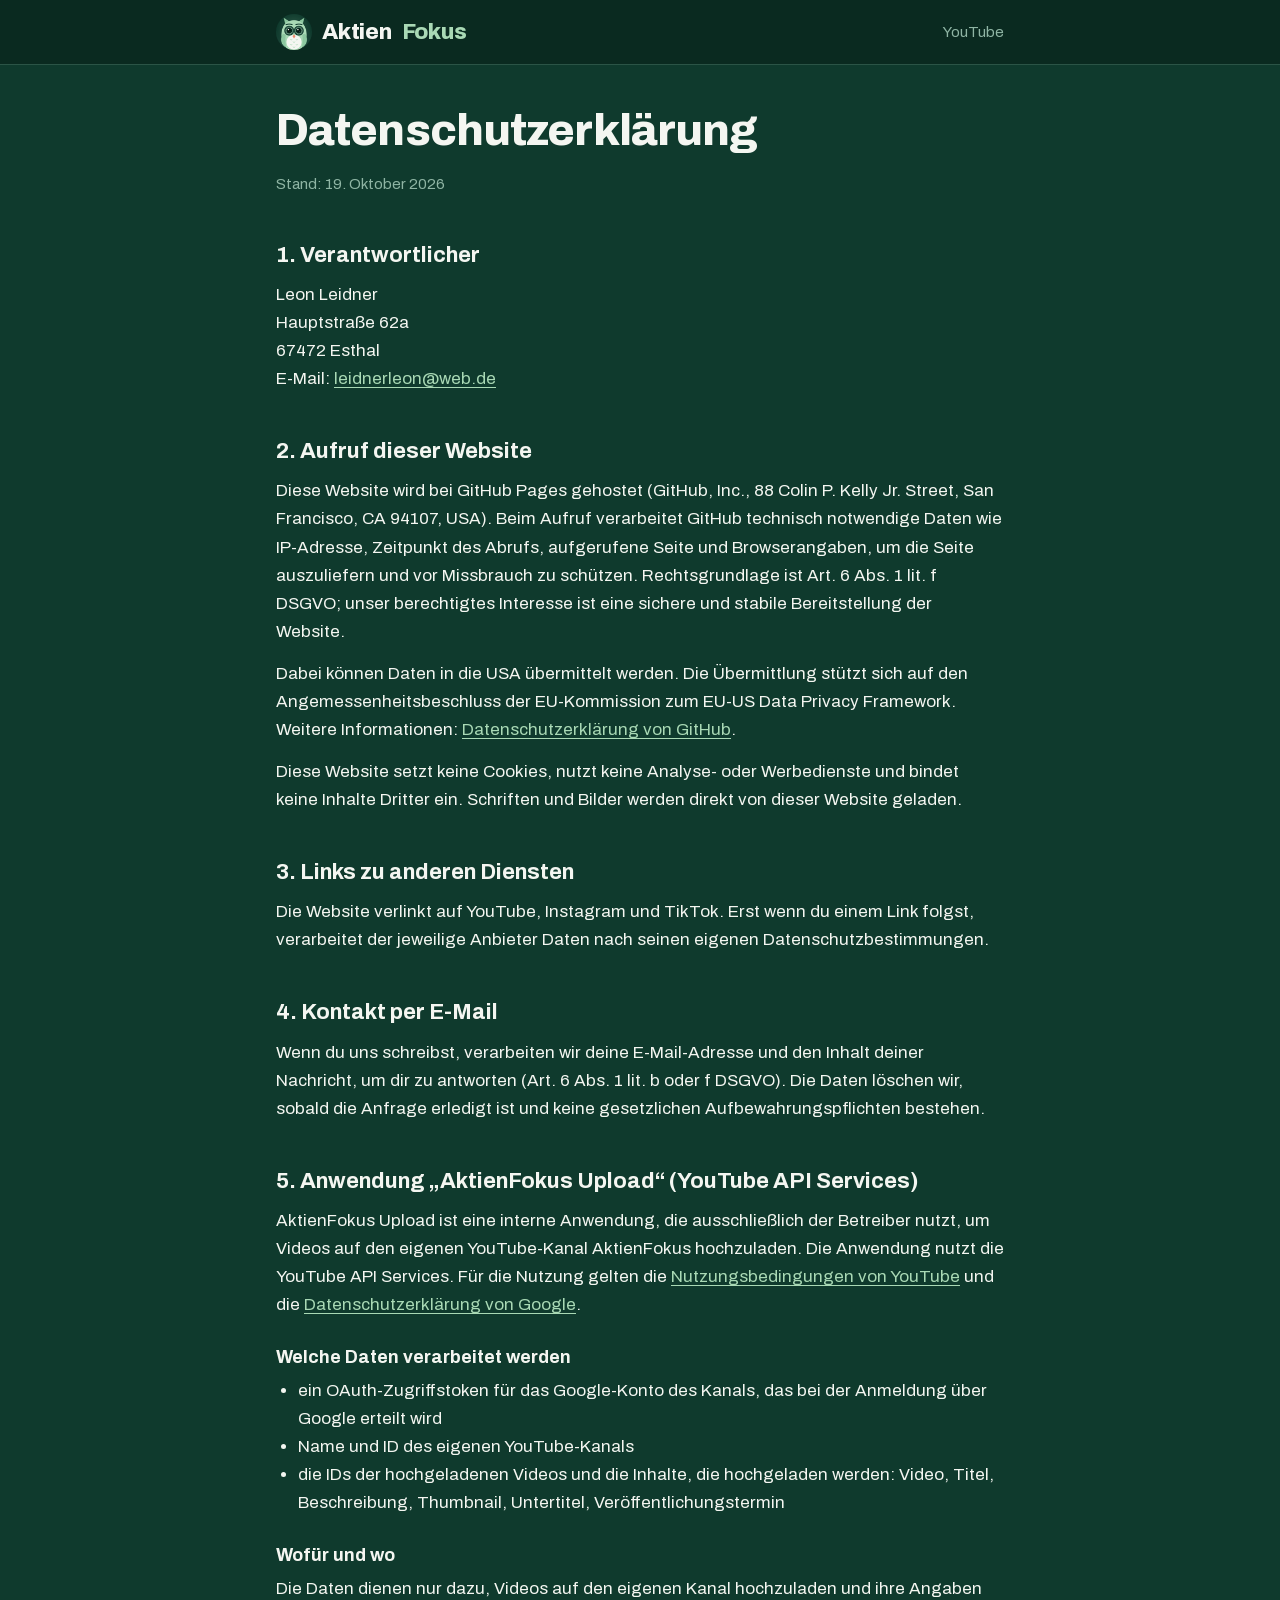
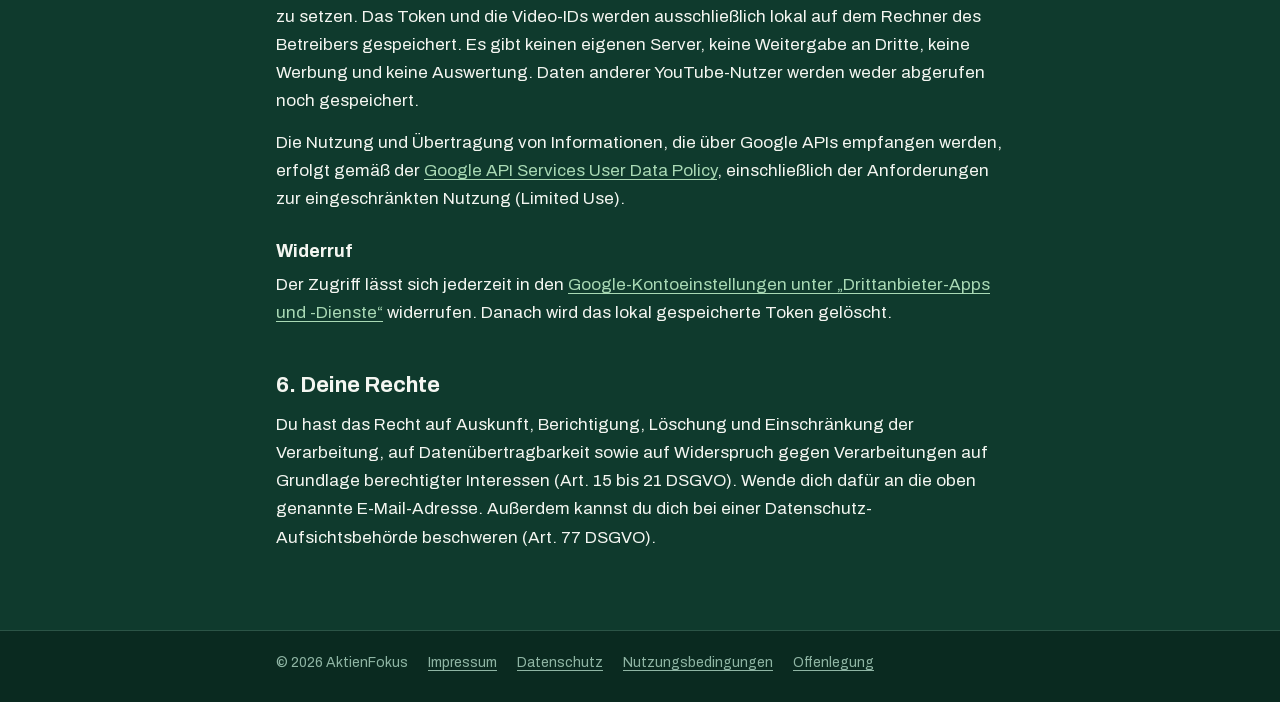
==== datenschutz.html @ d3998f55 "AktienFokus-Website: Startseite, Impressum, Datenschutz, Nutzungsbedingungen, Offenlegung Co-Authore" ====
<!doctype html>
<html lang="de">
<head>
<meta charset="utf-8">
<meta name="viewport" content="width=device-width, initial-scale=1">
<title>Datenschutzerklärung · AktienFokus</title>
<link rel="icon" href="assets/favicon.png">
<link rel="stylesheet" href="assets/style.css">
</head>
<body>
<header><div class="wrap">
  <a class="brand" href="./"><img src="assets/favicon.png" alt="">Aktien<span>Fokus</span></a>
  <nav><a href="https://www.youtube.com/@aktienfokus">YouTube</a></nav>
</div></header>

<main><div class="wrap">
  <h1>Datenschutzerklärung</h1>
  <p class="meta">Stand: 19. Oktober 2026</p>

  <h2>1. Verantwortlicher</h2>
  <address>
    Leon Leidner<br>
    Hauptstraße 62a<br>
    67472 Esthal<br>
    E-Mail: <a href="mailto:leidnerleon@web.de">leidnerleon@web.de</a>
  </address>

  <h2>2. Aufruf dieser Website</h2>
  <p>Diese Website wird bei GitHub Pages gehostet (GitHub, Inc., 88 Colin P. Kelly Jr. Street, San Francisco, CA 94107, USA). Beim Aufruf verarbeitet GitHub technisch notwendige Daten wie IP-Adresse, Zeitpunkt des Abrufs, aufgerufene Seite und Browserangaben, um die Seite auszuliefern und vor Missbrauch zu schützen. Rechtsgrundlage ist Art. 6 Abs. 1 lit. f DSGVO; unser berechtigtes Interesse ist eine sichere und stabile Bereitstellung der Website.</p>
  <p>Dabei können Daten in die USA übermittelt werden. Die Übermittlung stützt sich auf den Angemessenheitsbeschluss der EU-Kommission zum EU-US Data Privacy Framework. Weitere Informationen: <a href="https://docs.github.com/de/site-policy/privacy-policies/github-general-privacy-statement">Datenschutzerklärung von GitHub</a>.</p>
  <p>Diese Website setzt keine Cookies, nutzt keine Analyse- oder Werbedienste und bindet keine Inhalte Dritter ein. Schriften und Bilder werden direkt von dieser Website geladen.</p>

  <h2>3. Links zu anderen Diensten</h2>
  <p>Die Website verlinkt auf YouTube, Instagram und TikTok. Erst wenn du einem Link folgst, verarbeitet der jeweilige Anbieter Daten nach seinen eigenen Datenschutzbestimmungen.</p>

  <h2>4. Kontakt per E-Mail</h2>
  <p>Wenn du uns schreibst, verarbeiten wir deine E-Mail-Adresse und den Inhalt deiner Nachricht, um dir zu antworten (Art. 6 Abs. 1 lit. b oder f DSGVO). Die Daten löschen wir, sobald die Anfrage erledigt ist und keine gesetzlichen Aufbewahrungspflichten bestehen.</p>

  <h2 id="upload-app">5. Anwendung „AktienFokus Upload“ (YouTube API Services)</h2>
  <p>AktienFokus Upload ist eine interne Anwendung, die ausschließlich der Betreiber nutzt, um Videos auf den eigenen YouTube-Kanal AktienFokus hochzuladen. Die Anwendung nutzt die YouTube API Services. Für die Nutzung gelten die <a href="https://www.youtube.com/t/terms">Nutzungsbedingungen von YouTube</a> und die <a href="https://policies.google.com/privacy">Datenschutzerklärung von Google</a>.</p>
  <h3>Welche Daten verarbeitet werden</h3>
  <ul>
    <li>ein OAuth-Zugriffstoken für das Google-Konto des Kanals, das bei der Anmeldung über Google erteilt wird</li>
    <li>Name und ID des eigenen YouTube-Kanals</li>
    <li>die IDs der hochgeladenen Videos und die Inhalte, die hochgeladen werden: Video, Titel, Beschreibung, Thumbnail, Untertitel, Veröffentlichungstermin</li>
  </ul>
  <h3>Wofür und wo</h3>
  <p>Die Daten dienen nur dazu, Videos auf den eigenen Kanal hochzuladen und ihre Angaben zu setzen. Das Token und die Video-IDs werden ausschließlich lokal auf dem Rechner des Betreibers gespeichert. Es gibt keinen eigenen Server, keine Weitergabe an Dritte, keine Werbung und keine Auswertung. Daten anderer YouTube-Nutzer werden weder abgerufen noch gespeichert.</p>
  <p>Die Nutzung und Übertragung von Informationen, die über Google APIs empfangen werden, erfolgt gemäß der <a href="https://developers.google.com/terms/api-services-user-data-policy">Google API Services User Data Policy</a>, einschließlich der Anforderungen zur eingeschränkten Nutzung (Limited Use).</p>
  <h3>Widerruf</h3>
  <p>Der Zugriff lässt sich jederzeit in den <a href="https://myaccount.google.com/permissions">Google-Kontoeinstellungen unter „Drittanbieter-Apps und -Dienste“</a> widerrufen. Danach wird das lokal gespeicherte Token gelöscht.</p>

  <h2>6. Deine Rechte</h2>
  <p>Du hast das Recht auf Auskunft, Berichtigung, Löschung und Einschränkung der Verarbeitung, auf Datenübertragbarkeit sowie auf Widerspruch gegen Verarbeitungen auf Grundlage berechtigter Interessen (Art. 15 bis 21 DSGVO). Wende dich dafür an die oben genannte E-Mail-Adresse. Außerdem kannst du dich bei einer Datenschutz-Aufsichtsbehörde beschweren (Art. 77 DSGVO).</p>
</div></main>

<footer><div class="wrap">
  <span>© 2026 AktienFokus</span>
  <a href="impressum.html">Impressum</a>
  <a href="datenschutz.html">Datenschutz</a>
  <a href="nutzungsbedingungen.html">Nutzungsbedingungen</a>
  <a href="offenlegung.html">Offenlegung</a>
</div></footer>
</body>
</html>
---- assets/style.css ----
@font-face {
  font-family: 'Archivo';
  src: url('Archivo-var-latin.woff2') format('woff2');
  font-weight: 100 900;
  font-stretch: 62% 125%;
  font-display: swap;
}

:root {
  --bg: #0f3a2d; /* Tannengrün */
  --bg-deep: #0a2a20;
  --panel: #123f31;
  --line: #2b5446;
  --muted: #8fb5a4;
  --mint: #a9d9b5; /* Lindgrün */
  --paper: #f4f6f1; /* Papier */
}

* { box-sizing: border-box; }

html { -webkit-text-size-adjust: 100%; }

body {
  margin: 0;
  background: var(--bg);
  color: var(--paper);
  font: 400 17px/1.65 'Archivo', system-ui, sans-serif;
}

a { color: var(--mint); text-underline-offset: 3px; }
a:hover { color: var(--paper); }

.wrap { max-width: 760px; margin: 0 auto; padding: 0 16px; }

header { border-bottom: 1px solid var(--line); background: var(--bg-deep); }
header .wrap { display: flex; align-items: center; justify-content: space-between; gap: 16px; padding-top: 14px; padding-bottom: 14px; }
.brand { display: flex; align-items: center; gap: 10px; text-decoration: none; color: var(--paper); font-weight: 800; font-size: 22px; letter-spacing: -0.01em; }
.brand img { width: 36px; height: 36px; border-radius: 50%; }
.brand span { color: var(--mint); }
header nav a { color: var(--muted); text-decoration: none; font-size: 15px; }
header nav a:hover { color: var(--paper); }

main { padding: 40px 0 64px; }
h1 { font-size: clamp(30px, 6vw, 44px); line-height: 1.15; letter-spacing: -0.02em; margin: 0 0 16px; font-weight: 800; }
h2 { font-size: 22px; margin: 40px 0 8px; font-weight: 700; }
h3 { font-size: 18px; margin: 24px 0 4px; font-weight: 700; }
p, ul { margin: 0 0 14px; }
ul { padding-left: 22px; }
.lead { font-size: 20px; color: var(--muted); }
.meta { color: var(--muted); font-size: 15px; }
address { font-style: normal; }

.hero { display: grid; grid-template-columns: 1fr 200px; gap: 32px; align-items: center; }
.hero img { width: 200px; height: 200px; border-radius: 50%; border: 3px solid var(--line); }
@media (max-width: 600px) {
  .hero { grid-template-columns: 1fr; }
  .hero img { width: 140px; height: 140px; order: -1; }
}

.button { display: inline-block; margin-top: 8px; padding: 12px 22px; border-radius: 999px; background: var(--mint); color: var(--bg-deep); font-weight: 700; text-decoration: none; }
.button:hover { background: var(--paper); color: var(--bg-deep); }

.card { background: var(--panel); border: 1px solid var(--line); border-radius: 14px; padding: 20px 22px; margin: 24px 0; }
.card h2 { margin-top: 0; }

.table { overflow-x: auto; margin: 16px 0; }
table { border-collapse: collapse; width: 100%; font-size: 15px; }
th, td { text-align: left; vertical-align: top; padding: 10px 12px; border-bottom: 1px solid var(--line); }
th { color: var(--muted); font-weight: 600; white-space: nowrap; }

footer { border-top: 1px solid var(--line); background: var(--bg-deep); color: var(--muted); font-size: 14px; }
footer .wrap { display: flex; flex-wrap: wrap; gap: 8px 20px; padding-top: 20px; padding-bottom: 28px; }
footer a { color: var(--muted); }

@media (max-width: 600px) {
  thead { display: none; }
  tr, td { display: block; }
  tr { padding: 8px 0; border-bottom: 1px solid var(--line); }
  td { border: 0; padding: 4px 0; }
  td::before { content: attr(data-label); display: block; color: var(--muted); font-size: 13px; font-weight: 600; }
}
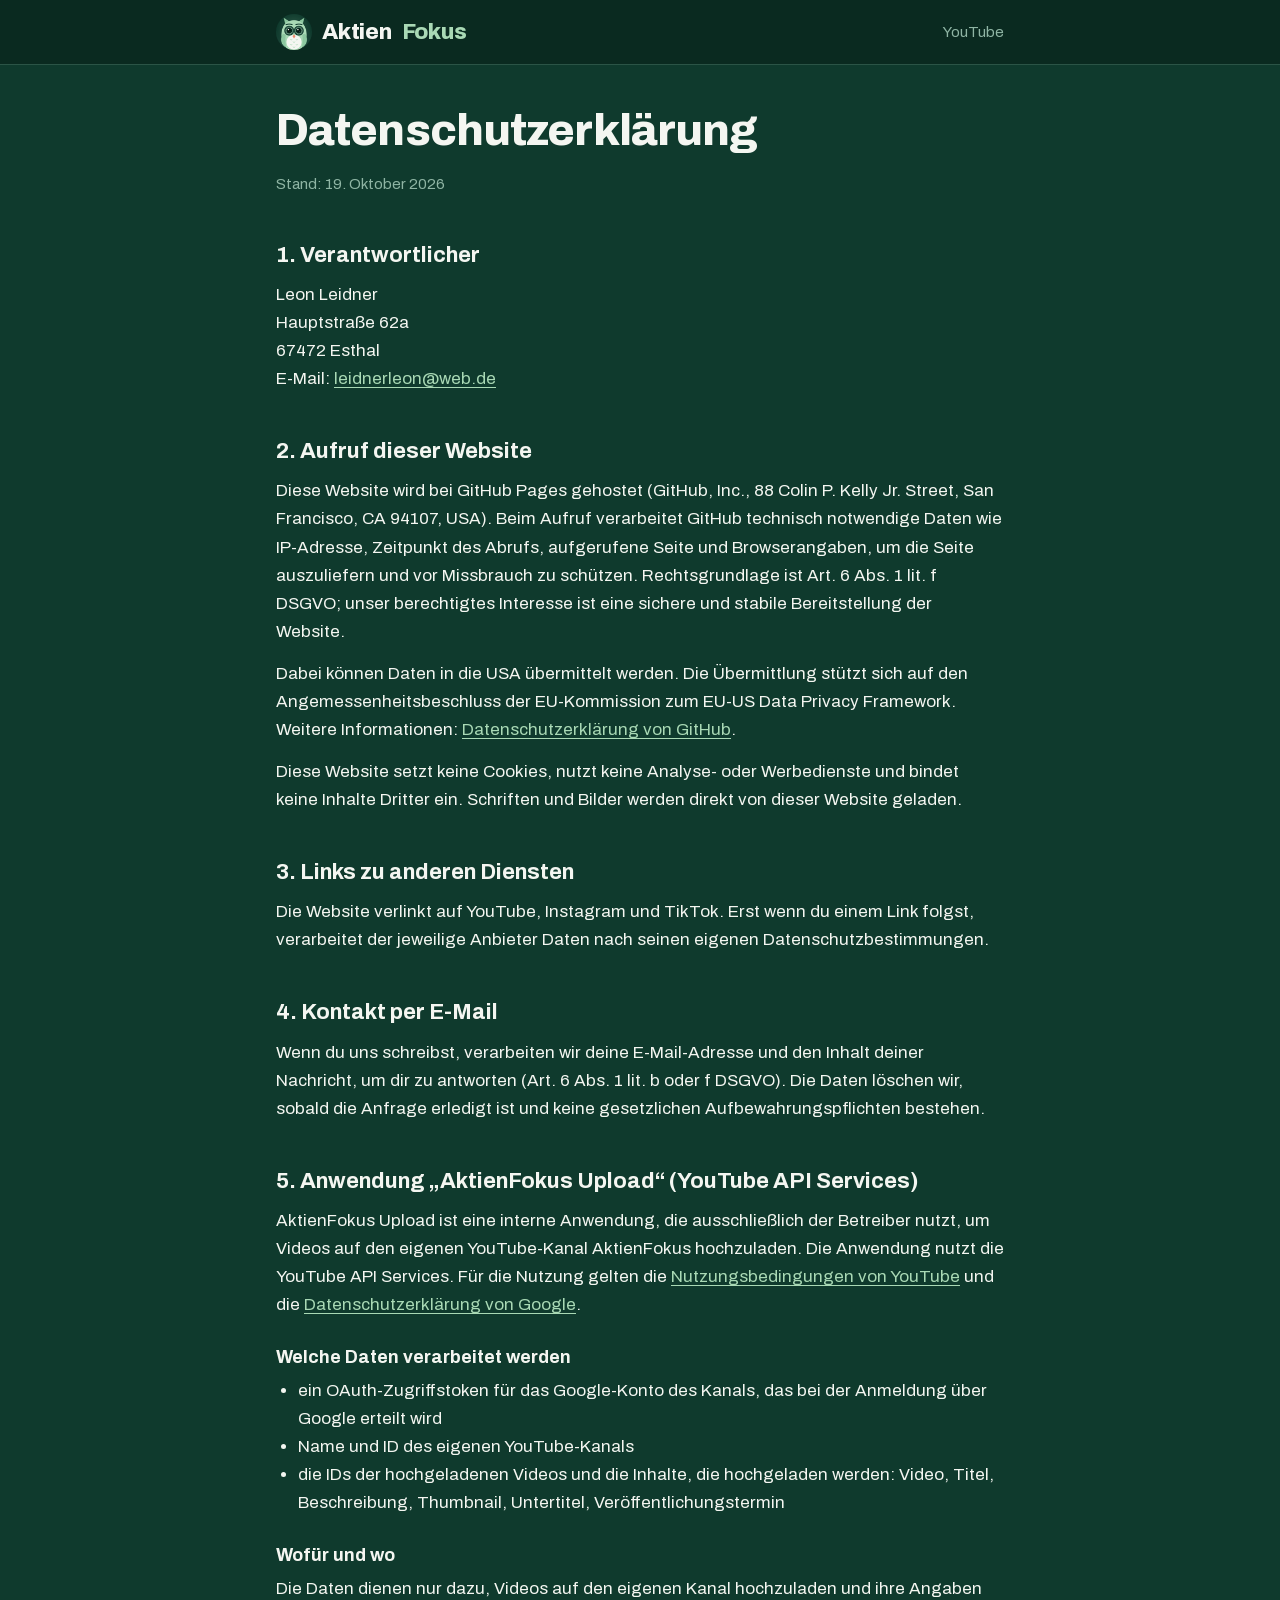
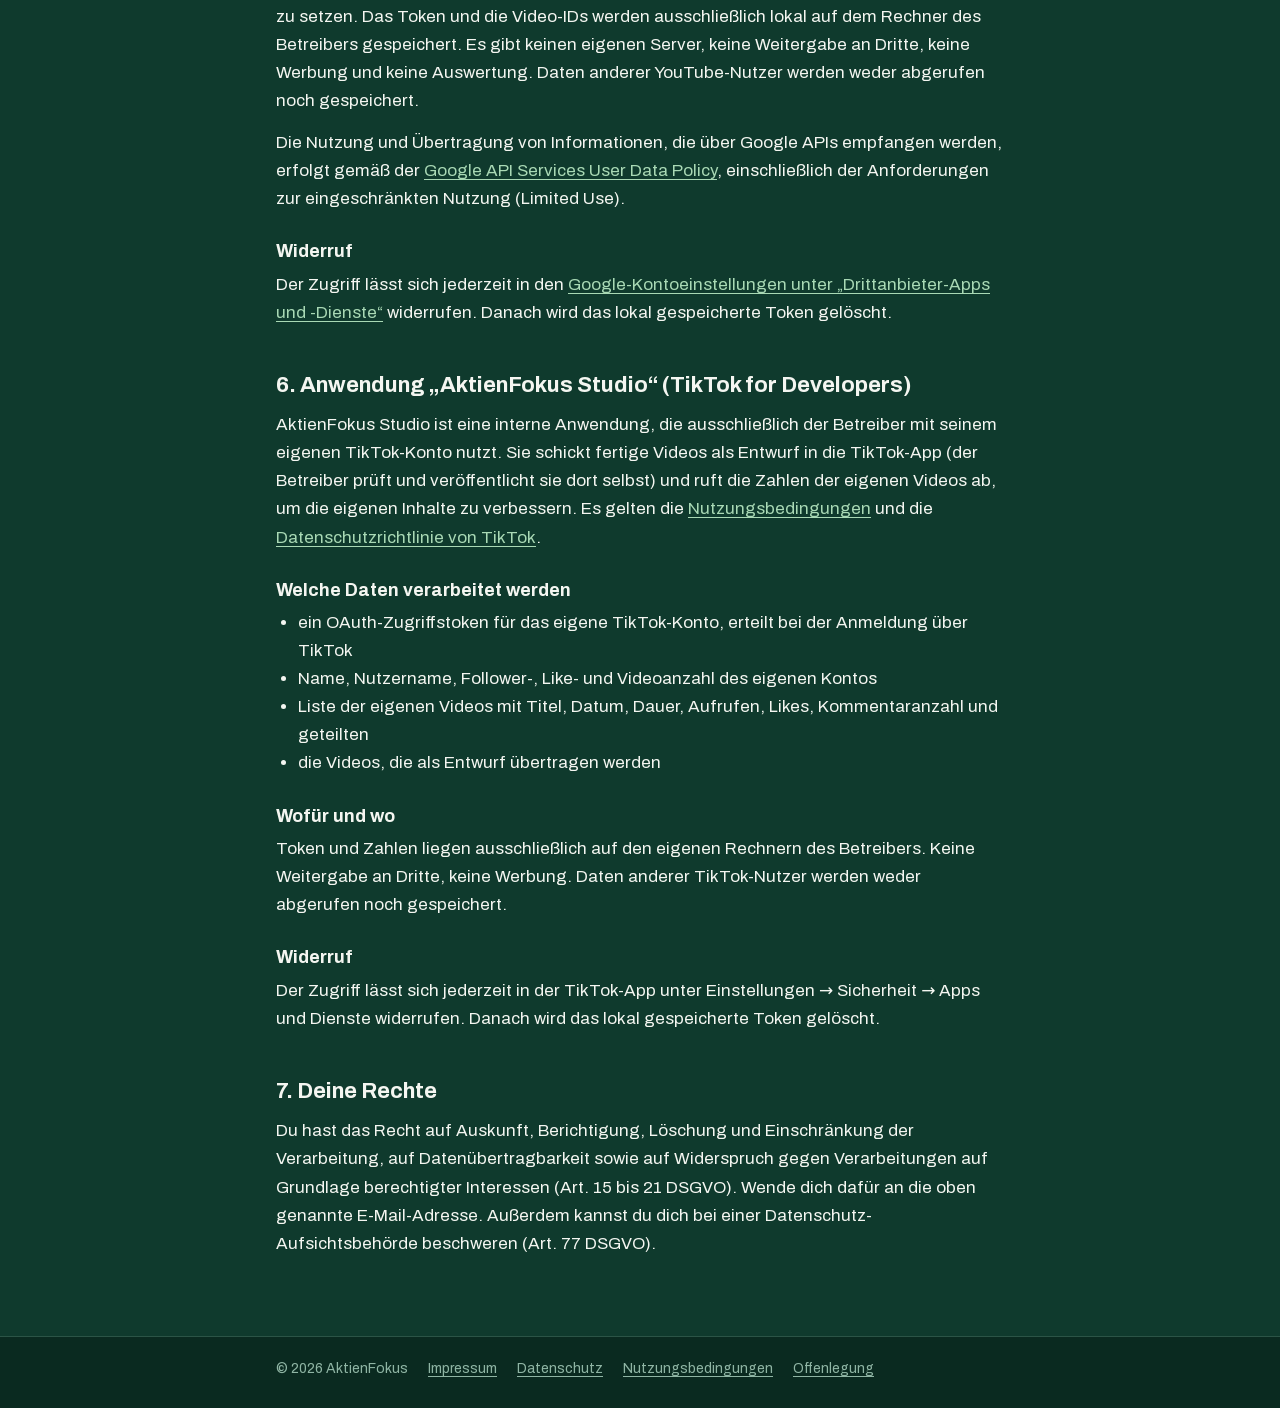
==== commit b0266551: "TikTok: Bestätigungsdatei für die App AktienFokus Studio, Abschnitt in Datenschutz und Nutzungsbedin" ====
--- a/datenschutz.html
+++ b/datenschutz.html
@@ -50,7 +50,21 @@
   <h3>Widerruf</h3>
   <p>Der Zugriff lässt sich jederzeit in den <a href="https://myaccount.google.com/permissions">Google-Kontoeinstellungen unter „Drittanbieter-Apps und -Dienste“</a> widerrufen. Danach wird das lokal gespeicherte Token gelöscht.</p>
 
-  <h2>6. Deine Rechte</h2>
+  <h2 id="tiktok-app">6. Anwendung „AktienFokus Studio“ (TikTok for Developers)</h2>
+  <p>AktienFokus Studio ist eine interne Anwendung, die ausschließlich der Betreiber mit seinem eigenen TikTok-Konto nutzt. Sie schickt fertige Videos als Entwurf in die TikTok-App (der Betreiber prüft und veröffentlicht sie dort selbst) und ruft die Zahlen der eigenen Videos ab, um die eigenen Inhalte zu verbessern. Es gelten die <a href="https://www.tiktok.com/legal/page/eea/terms-of-service/de">Nutzungsbedingungen</a> und die <a href="https://www.tiktok.com/legal/page/eea/privacy-policy/de">Datenschutzrichtlinie von TikTok</a>.</p>
+  <h3>Welche Daten verarbeitet werden</h3>
+  <ul>
+    <li>ein OAuth-Zugriffstoken für das eigene TikTok-Konto, erteilt bei der Anmeldung über TikTok</li>
+    <li>Name, Nutzername, Follower-, Like- und Videoanzahl des eigenen Kontos</li>
+    <li>Liste der eigenen Videos mit Titel, Datum, Dauer, Aufrufen, Likes, Kommentaranzahl und geteilten</li>
+    <li>die Videos, die als Entwurf übertragen werden</li>
+  </ul>
+  <h3>Wofür und wo</h3>
+  <p>Token und Zahlen liegen ausschließlich auf den eigenen Rechnern des Betreibers. Keine Weitergabe an Dritte, keine Werbung. Daten anderer TikTok-Nutzer werden weder abgerufen noch gespeichert.</p>
+  <h3>Widerruf</h3>
+  <p>Der Zugriff lässt sich jederzeit in der TikTok-App unter Einstellungen → Sicherheit → Apps und Dienste widerrufen. Danach wird das lokal gespeicherte Token gelöscht.</p>
+
+  <h2>7. Deine Rechte</h2>
   <p>Du hast das Recht auf Auskunft, Berichtigung, Löschung und Einschränkung der Verarbeitung, auf Datenübertragbarkeit sowie auf Widerspruch gegen Verarbeitungen auf Grundlage berechtigter Interessen (Art. 15 bis 21 DSGVO). Wende dich dafür an die oben genannte E-Mail-Adresse. Außerdem kannst du dich bei einer Datenschutz-Aufsichtsbehörde beschweren (Art. 77 DSGVO).</p>
 </div></main>
 
